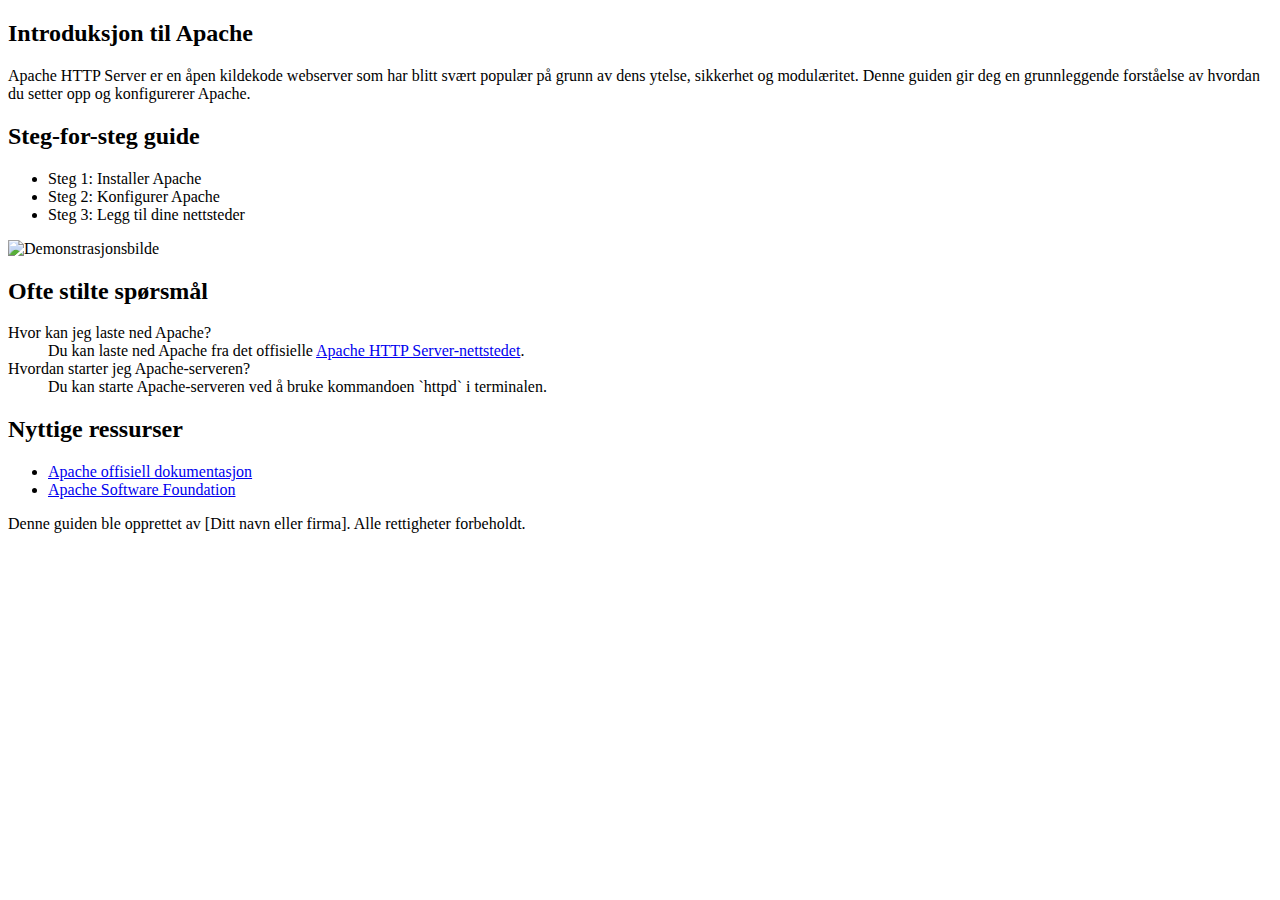
==== apache/apache.html @ 5a24b4e7 "Add files via upload" ====
<!DOCTYPE html>
<html lang="no">
<head>
    <meta charset="UTF-8">
    <meta name="viewport" content="width=device-width, initial-scale=1.0">
    <title>Apache Brukerguide</title>
    <link rel="stylesheet" href="styles.css">
</head>
<body>
<div id="content">
    <!-- Introduksjon -->
    <section id="introduction">
        <h2>Introduksjon til Apache</h2>
        <p>
            Apache HTTP Server er en åpen kildekode webserver som har blitt svært populær på grunn av dens ytelse, sikkerhet og modulæritet. Denne guiden gir deg en grunnleggende forståelse av hvordan du setter opp og konfigurerer Apache.
        </p>
    </section>

    <!-- Guide Steg -->
    <section id="guide">
        <h2>Steg-for-steg guide</h2>
        <ul id="guideSteps">
            <li data-image="image1.jpg">Steg 1: Installer Apache</li>
            <li data-image="image2.jpg">Steg 2: Konfigurer Apache</li>
            <li data-image="image3.jpg">Steg 3: Legg til dine nettsteder</li>
        </ul>
        <img id="imageDisplay" src="" alt="Demonstrasjonsbilde">
    </section>

    <!-- FAQs -->
    <section id="faqs">
        <h2>Ofte stilte spørsmål</h2>
        <dl>
            <dt>Hvor kan jeg laste ned Apache?</dt>
            <dd>Du kan laste ned Apache fra det offisielle <a href="https://httpd.apache.org/">Apache HTTP Server-nettstedet</a>.</dd>
            <dt>Hvordan starter jeg Apache-serveren?</dt>
            <dd>Du kan starte Apache-serveren ved å bruke kommandoen `httpd` i terminalen.</dd>
            <!-- Legg til flere spørsmål etter behov -->
        </dl>
    </section>

    <!-- Ressurser -->
    <section id="resources">
        <h2>Nyttige ressurser</h2>
        <ul>
            <li><a href="https://httpd.apache.org/docs/">Apache offisiell dokumentasjon</a></li>
            <li><a href="https://www.apache.org/">Apache Software Foundation</a></li>
        </ul>
    </section>

    <!-- Footer -->
    <footer>
        Denne guiden ble opprettet av [Ditt navn eller firma]. Alle rettigheter forbeholdt.
    </footer>
</div>
<script src="script.js"></script>
</body>
</html>
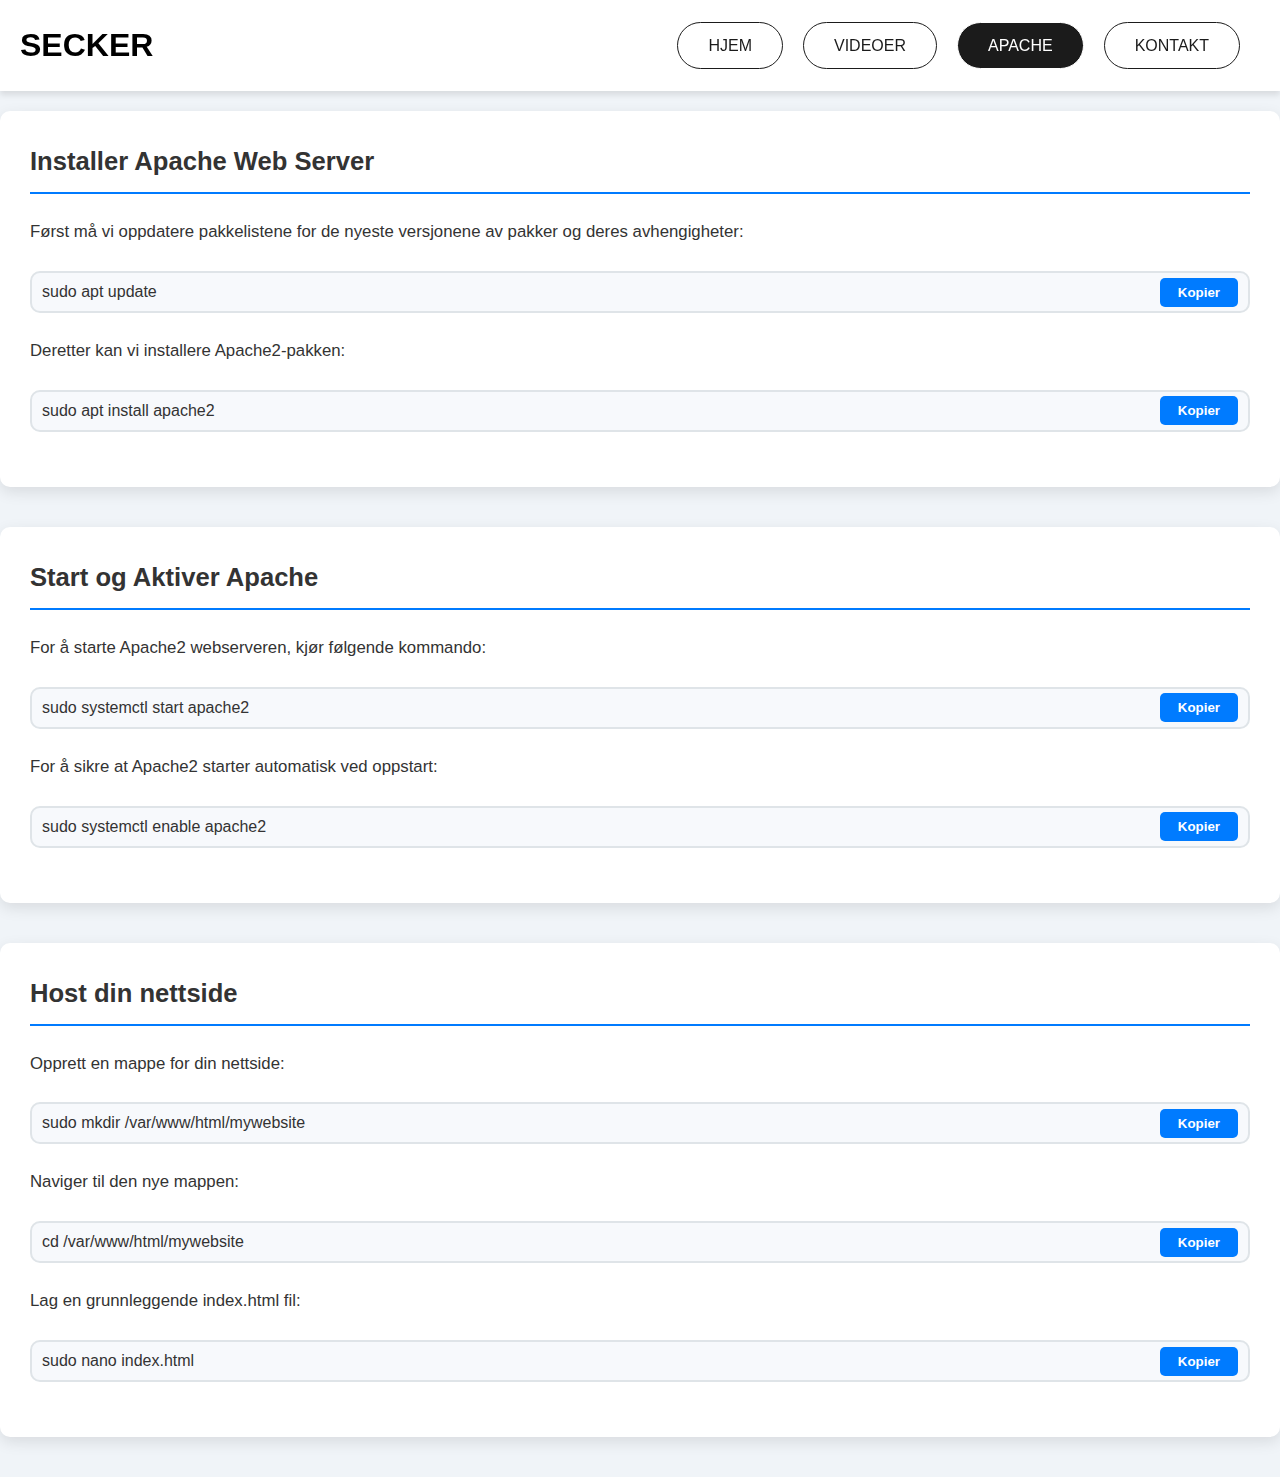
==== commit 902a4ebd: "Add files via upload" ====
--- a/apache/apache.html
+++ b/apache/apache.html
@@ -1,58 +1,100 @@
 <!DOCTYPE html>
-<html lang="no">
+<html lang="en">
 <head>
     <meta charset="UTF-8">
     <meta name="viewport" content="width=device-width, initial-scale=1.0">
-    <title>Apache Brukerguide</title>
-    <link rel="stylesheet" href="styles.css">
+    <title>Apache VMware Guide</title>
+    <link rel="stylesheet" href="apache.css">
 </head>
 <body>
-<div id="content">
-    <!-- Introduksjon -->
-    <section id="introduction">
-        <h2>Introduksjon til Apache</h2>
-        <p>
-            Apache HTTP Server er en åpen kildekode webserver som har blitt svært populær på grunn av dens ytelse, sikkerhet og modulæritet. Denne guiden gir deg en grunnleggende forståelse av hvordan du setter opp og konfigurerer Apache.
-        </p>
-    </section>
 
-    <!-- Guide Steg -->
-    <section id="guide">
-        <h2>Steg-for-steg guide</h2>
-        <ul id="guideSteps">
-            <li data-image="image1.jpg">Steg 1: Installer Apache</li>
-            <li data-image="image2.jpg">Steg 2: Konfigurer Apache</li>
-            <li data-image="image3.jpg">Steg 3: Legg til dine nettsteder</li>
-        </ul>
-        <img id="imageDisplay" src="" alt="Demonstrasjonsbilde">
-    </section>
+    <body>
+        <header>
+            <nav class="navbar">
+                <div class="navbar-logo">SECKER</div>
+                <ul class="navbar-menu" id="navLinks">
+                    <li><a href="../index.html">Hjem</a></li>
+                    <li><a href="../video/video.html">Videoer</a></li>
+                    <li><a href="../apache/apache.html">Apache</a></li>
+                    <li><a href="#">Kontakt</a></li>
+                </ul>
+                <div class="navbar-toggle" id="navbar-toggle">
+                    <div class="bar"></div>
+                    <div class="bar"></div>
+                    <div class="bar"></div>
+                </div>
+            </nav>
+        </header>
 
-    <!-- FAQs -->
-    <section id="faqs">
-        <h2>Ofte stilte spørsmål</h2>
-        <dl>
-            <dt>Hvor kan jeg laste ned Apache?</dt>
-            <dd>Du kan laste ned Apache fra det offisielle <a href="https://httpd.apache.org/">Apache HTTP Server-nettstedet</a>.</dd>
-            <dt>Hvordan starter jeg Apache-serveren?</dt>
-            <dd>Du kan starte Apache-serveren ved å bruke kommandoen `httpd` i terminalen.</dd>
-            <!-- Legg til flere spørsmål etter behov -->
-        </dl>
-    </section>
+</header>
+<h1>Guide for å Installere Apache på VMware</h1>
 
-    <!-- Ressurser -->
-    <section id="resources">
-        <h2>Nyttige ressurser</h2>
-        <ul>
-            <li><a href="https://httpd.apache.org/docs/">Apache offisiell dokumentasjon</a></li>
-            <li><a href="https://www.apache.org/">Apache Software Foundation</a></li>
-        </ul>
-    </section>
+<section>
+    <h2>Installer Apache Web Server</h2>
+    <p>Først må vi oppdatere pakkelistene for de nyeste versjonene av pakker og deres avhengigheter:</p>
+    <div class="command-container">
+        <div class="command">
+            <input type="text" readonly value="sudo apt update" />
+            <button onclick="copyCommand(this)">Kopier</button>
+        </div>
+    </div>
 
-    <!-- Footer -->
-    <footer>
-        Denne guiden ble opprettet av [Ditt navn eller firma]. Alle rettigheter forbeholdt.
-    </footer>
-</div>
-<script src="script.js"></script>
+    <p>Deretter kan vi installere Apache2-pakken:</p>
+    <div class="command-container">
+        <div class="command">
+            <input type="text" readonly value="sudo apt install apache2" />
+            <button onclick="copyCommand(this)">Kopier</button>
+        </div>
+    </div>
+</section>
+
+<section>
+    <h2>Start og Aktiver Apache</h2>
+    <p>For å starte Apache2 webserveren, kjør følgende kommando:</p>
+    <div class="command-container">
+        <div class="command">
+            <input type="text" readonly value="sudo systemctl start apache2" />
+            <button onclick="copyCommand(this)">Kopier</button>
+        </div>
+    </div>
+
+    <p>For å sikre at Apache2 starter automatisk ved oppstart:</p>
+    <div class="command-container">
+        <div class="command">
+            <input type="text" readonly value="sudo systemctl enable apache2" />
+            <button onclick="copyCommand(this)">Kopier</button>
+        </div>
+    </div>
+</section>
+
+<section>
+    <h2>Host din nettside</h2>
+    <p>Opprett en mappe for din nettside:</p>
+    <div class="command-container">
+        <div class="command">
+            <input type="text" readonly value="sudo mkdir /var/www/html/mywebsite" />
+            <button onclick="copyCommand(this)">Kopier</button>
+        </div>
+    </div>
+
+    <p>Naviger til den nye mappen:</p>
+    <div class="command-container">
+        <div class="command">
+            <input type="text" readonly value="cd /var/www/html/mywebsite" />
+            <button onclick="copyCommand(this)">Kopier</button>
+        </div>
+    </div>
+
+    <p>Lag en grunnleggende index.html fil:</p>
+    <div class="command-container">
+        <div class="command">
+            <input type="text" readonly value="sudo nano index.html" />
+            <button onclick="copyCommand(this)">Kopier</button>
+        </div>
+    </div>
+</section>
+
+<script src="apache.js"></script>
+
 </body>
 </html>
--- a/apache/apache.css
+++ b/apache/apache.css
@@ -0,0 +1,269 @@
+body {
+  font-family: 'Arial', sans-serif;
+  background-color: #f0f4f8;
+  color: #333;
+  line-height: 1.6;
+  margin: auto;
+  transition: padding 0.3s;
+
+  
+}
+
+h1 {
+  text-align: center;
+  margin-bottom: 60px;
+  color: #007BFF;
+}
+
+section {
+  background: #fff;
+  padding: 30px;
+  border-radius: 10px;
+  box-shadow: 0 5px 15px rgba(0,0,0,0.1);
+  margin-bottom: 40px;
+}
+
+h2 {
+  border-bottom: 2px solid #007BFF;
+  padding-bottom: 10px;
+  margin-bottom: 25px;
+  font-size: 1.6em;
+}
+
+.command-container {
+  margin: 25px 0;
+}
+
+.command {
+  position: relative;
+  display: flex;
+  flex-direction: row;
+  align-items: center;
+  justify-content: space-between;
+  background: #f7f9fc;
+  border: 2px solid #dfe4e8;
+  padding: 10px;
+  border-radius: 10px;
+  transition: border-color 0.2s, box-shadow 0.2s;
+}
+
+.command input {
+  border: none;
+  background: transparent;
+  flex: 1;
+  padding-right: 10px;
+  color: #333;
+  font-size: 1em;
+  cursor: pointer;
+}
+
+.command:hover {
+  border-color: #007BFF;
+  box-shadow: 0 0 8px rgba(0, 123, 255, 0.1);
+}
+
+button {
+  cursor: pointer;
+  padding: 7px 18px;
+  border: none;
+  background-color: #007BFF;
+  color: #fff;
+  border-radius: 5px;
+  transition: all 0.2s;
+  outline: none;
+  font-weight: bold;
+  position: absolute;
+  right: 10px;
+}
+
+button:hover {
+  background-color: #0056b3;
+  box-shadow: 0 0 5px rgba(0, 123, 255, 0.4);
+}
+
+p {
+  margin-bottom: 20px;
+  font-size: 1.05em;
+}
+
+/* Responsiveness for mobile devices */
+@media (max-width: 768px) {
+  body {
+      padding: 20px;
+  }
+
+  h1 {
+      font-size: 1.8em;
+      margin-top: 20px;
+  }
+
+  section {
+      margin-bottom: 30px;
+  }
+
+  .command {
+      flex-direction: column;
+      align-items: flex-start;
+      padding: 15px;
+  }
+
+  button {
+      position: relative;
+      margin-top: 10px;
+      right: auto;
+  }
+}
+
+@media screen and (max-width: 768px) {
+  .navbar-menu {
+      top: 0; /* Justering for å starte fra toppen */
+      bottom: 0; /* Justering for å strekke seg til bunnen */
+      left: 0; /* Sikrer at det starter fra venstre side */
+      height: 100%; /* Sett høyden til 100% av viewport */
+      overflow-y: auto; /* La brukeren rulle hvis det er for mye innhold */
+  }
+}
+
+
+header {
+  background: rgba(255, 255, 255, 0.9);
+  box-shadow: 0 2px 20px rgba(0, 0, 0, 0.1);
+  position: sticky;
+  top: 0;
+  z-index: 1000;
+}
+
+
+
+* {
+  margin: 0;
+  padding: 0;
+  box-sizing: border-box;
+}
+
+/* Navbar styling */
+.navbar {
+  background-color: #ffffff;
+  display: flex;
+  justify-content: space-between;
+  align-items: center;
+  padding: 20px;
+  font-family: 'Arial', sans-serif;
+  box-shadow: 0px 4px 6px rgba(0, 0, 0, 0.1);
+  position: fixed;
+  width: 100%;
+  z-index: 1000;
+}
+
+.navbar-logo {
+  color: #000000;
+  font-size: 32px;
+  font-weight: bold;
+}
+
+.navbar-menu {
+  list-style: none;
+  display: flex;
+}
+
+.navbar-menu li {
+  margin-right: 20px;
+}
+
+.navbar-menu a {
+  text-transform: uppercase;
+  text-decoration: none;
+  color: rgb(27, 27, 27);
+  padding: 10px 30px;
+  border: 1px solid;
+  border-radius: 1000px;
+  display: inline-block;
+  transition: all .2s;
+  position: relative;
+}
+
+.navbar-menu a:hover {
+  color: #ffffff;
+}
+
+/* Hamburger menu styling */
+.navbar-toggle {
+  display: none;
+  flex-direction: column;
+  cursor: pointer;
+}
+
+.bar {
+  width: 30px;
+  height: 3px;
+  background-color: #000000;
+  margin: 4px 0;
+  transition: transform 0.3s ease;
+}
+
+.navbar-toggle.active .bar:nth-child(1) {
+  transform: translateY(6px) rotate(45deg);
+}
+
+.navbar-toggle.active .bar:nth-child(2) {
+  opacity: 0;
+}
+
+.navbar-toggle.active .bar:nth-child(3) {
+  transform: translateY(-6px) rotate(-45deg);
+}
+
+/* Media query for responsive design */
+@media screen and (max-width: 768px) {
+  .navbar-menu {
+      display: none;
+      flex-direction: column;
+      background-color: rgb(255, 255, 255);
+      width: 100%;
+      text-align: center;
+      position: absolute;
+      top: 60px;
+      left: 0;
+      opacity: 0;
+      visibility: hidden;
+      transition: opacity 0.3s ease, visibility 0.3s ease;
+  }
+
+  .navbar-menu.active {
+      display: flex;
+      opacity: 1;
+      visibility: visible;
+  }
+
+  .navbar-menu li {
+      margin: 15px 0;
+  }
+
+  .navbar-toggle {
+      display: flex;
+  }
+}
+
+/* Highlight the active link */
+.navbar-menu a[href*="apache"] {
+  background-color: rgb(27, 27, 27);
+  color: #ffffff;
+}
+
+/* Apache Content Styling */
+.apache-intro {
+  padding: 100px 20px 50px 20px;
+  text-align: center;
+  background-color: #f7f9fc;
+  margin: 30px 0;
+}
+
+.apache-intro h1 {
+  font-size: 2em;
+  color: #007BFF;
+  margin-bottom: 20px;
+}
+
+.apache-intro p {
+  font-size: 1.2em;
+}
